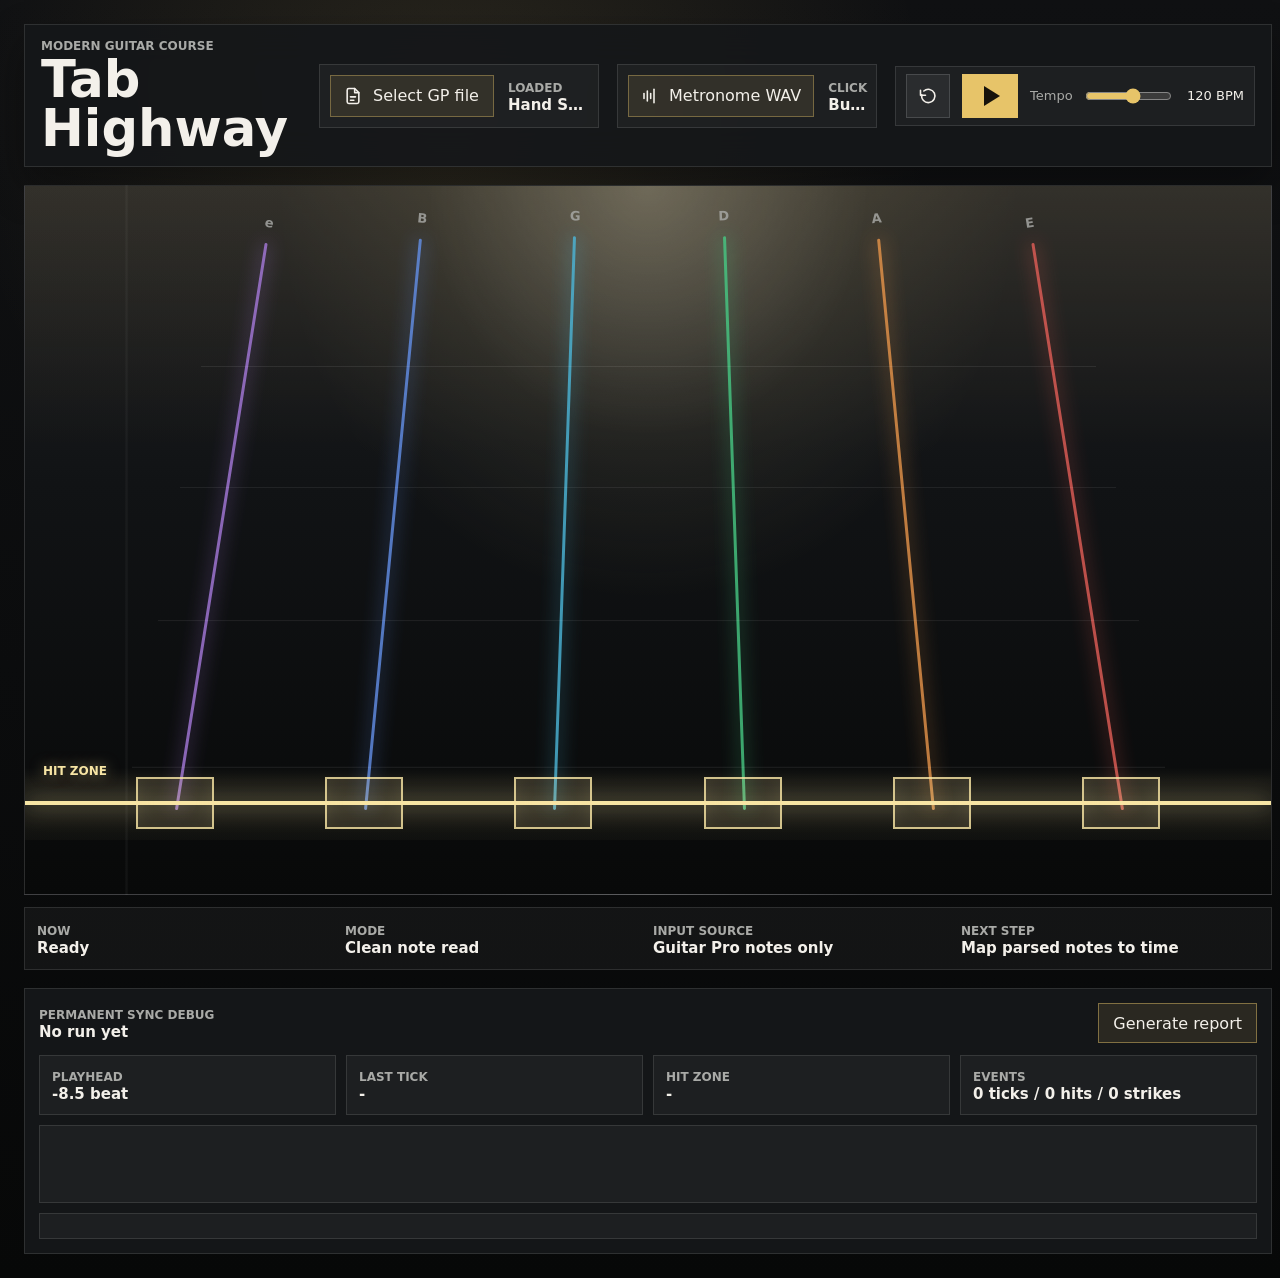
==== Code/index.html @ 399ac119 "Initial S13TabViz project" ====
<!doctype html>
<html lang="en">
  <head>
    <meta charset="UTF-8" />
    <meta name="viewport" content="width=device-width, initial-scale=1.0" />
    <title>Tab Highway Prototype</title>
    <link rel="stylesheet" href="./styles.css" />
  </head>
  <body>
    <main class="app-shell">
      <header class="topbar">
        <section class="identity" aria-label="Project">
          <p class="eyebrow">Modern Guitar Course</p>
          <h1>Tab Highway</h1>
        </section>

        <section class="file-panel" aria-label="Guitar Pro source selection">
          <label class="file-button">
            <input id="tabFile" type="file" accept=".gp,.gpif,.json" />
            <span class="file-icon" aria-hidden="true">
              <svg viewBox="0 0 24 24" focusable="false">
                <path d="M14 3H7a2 2 0 0 0-2 2v14a2 2 0 0 0 2 2h10a2 2 0 0 0 2-2V8z" />
                <path d="M14 3v5h5" />
                <path d="M9 13h6" />
                <path d="M9 17h4" />
              </svg>
            </span>
            <span>Select GP file</span>
          </label>
          <div class="file-meta">
            <span class="meta-label">Loaded</span>
            <strong id="fileName">Hand Sync pt1 + BT.gp</strong>
          </div>
        </section>

        <section class="metronome-panel" aria-label="Metronome sound selection">
          <label class="file-button compact">
            <input id="metronomeFile" type="file" accept="audio/wav,.wav" />
            <span class="file-icon" aria-hidden="true">
              <svg viewBox="0 0 24 24" focusable="false">
                <path d="M6 9v6" />
                <path d="M10 6v12" />
                <path d="M14 9v6" />
                <path d="M18 4v16" />
              </svg>
            </span>
            <span>Metronome WAV</span>
          </label>
          <div class="file-meta">
            <span class="meta-label">Click</span>
            <strong id="metronomeName">Built-in click</strong>
          </div>
        </section>

        <section class="transport" aria-label="Playback controls">
          <button id="restart" class="icon-button" aria-label="Restart">
            <svg viewBox="0 0 24 24" focusable="false">
              <path d="M3 5v6h6" />
              <path d="M4.5 10.5A8 8 0 1 0 7 6" />
            </svg>
          </button>
          <button id="playPause" class="play-button" aria-label="Play">
            <span class="play-glyph" aria-hidden="true"></span>
          </button>
          <div class="tempo-control">
            <label for="tempo">Tempo</label>
            <input id="tempo" type="range" min="40" max="180" value="92" />
            <output id="tempoValue" for="tempo">92 BPM</output>
          </div>
        </section>
      </header>

      <section class="stage" aria-label="Animated guitar tab visualization">
        <section class="highway-wrap">
          <div class="highway" id="highway" aria-label="Six string note highway">
            <div class="vanish-glow" aria-hidden="true"></div>
            <div class="string string-1"><span>e</span></div>
            <div class="string string-2"><span>B</span></div>
            <div class="string string-3"><span>G</span></div>
            <div class="string string-4"><span>D</span></div>
            <div class="string string-5"><span>A</span></div>
            <div class="string string-6"><span>E</span></div>
            <div class="beat-lines" aria-hidden="true"></div>
            <div class="notes-layer" id="notesLayer"></div>
            <div class="strike-line" aria-hidden="true">
              <strong>Hit zone</strong>
              <span></span>
              <span></span>
              <span></span>
              <span></span>
              <span></span>
              <span></span>
            </div>
          </div>

          <div class="status-row">
            <div>
              <span class="meta-label">Now</span>
              <strong id="nowPlaying">Count-in 1</strong>
            </div>
            <div>
              <span class="meta-label">Mode</span>
              <strong>Clean note read</strong>
            </div>
            <div>
              <span class="meta-label">Input source</span>
              <strong>Guitar Pro notes only</strong>
            </div>
            <div>
              <span class="meta-label">Next step</span>
              <strong>Map parsed notes to time</strong>
            </div>
          </div>
        </section>
      </section>

      <section class="sync-debug" aria-label="Sync debug">
        <header class="sync-debug-header">
          <div>
            <span class="meta-label">Permanent sync debug</span>
            <strong id="debugRunLabel">No run yet</strong>
          </div>
          <button id="generateReport" class="debug-button" type="button">Generate report</button>
        </header>
        <div class="debug-grid">
          <div>
            <span class="meta-label">Playhead</span>
            <strong id="debugPlayhead">-</strong>
          </div>
          <div>
            <span class="meta-label">Last tick</span>
            <strong id="debugLastTick">-</strong>
          </div>
          <div>
            <span class="meta-label">Hit zone</span>
            <strong id="debugHitNotes">-</strong>
          </div>
          <div>
            <span class="meta-label">Events</span>
            <strong id="debugEventCounts">0 ticks / 0 hits</strong>
          </div>
        </div>
        <div class="debug-events" id="debugEvents" aria-label="Recent sync events"></div>
        <pre class="debug-report" id="debugReport" aria-label="Generated sync report"></pre>
      </section>
    </main>
    <script src="./app.js"></script>
  </body>
</html>
---- Code/styles.css ----
:root {
  color-scheme: dark;
  --bg: #0b0c0d;
  --panel: #151719;
  --panel-2: #1d2023;
  --line: rgba(255, 255, 255, 0.11);
  --text: #f3f0ea;
  --muted: #a9aaa7;
  --accent: #e7c469;
  --green: #47c883;
  --cyan: #4cb6d8;
  --blue: #638fe7;
  --red: #e25e57;
  --orange: #e6944a;
  --violet: #a579da;
  --hit: #f7e5a4;
  font-family:
    Inter, ui-sans-serif, system-ui, -apple-system, BlinkMacSystemFont, "Segoe UI",
    sans-serif;
}

* {
  box-sizing: border-box;
}

body {
  min-height: 100vh;
  margin: 0;
  background:
    radial-gradient(circle at 35% 10%, rgba(231, 196, 105, 0.12), transparent 34%),
    linear-gradient(180deg, #101113 0%, var(--bg) 52%, #070808 100%);
  color: var(--text);
}

button,
input {
  font: inherit;
}

.app-shell {
  width: min(1440px, 100%);
  min-height: 100vh;
  margin: 0 auto;
  padding: 24px;
  display: grid;
  grid-template-rows: auto 1fr;
  gap: 18px;
}

.topbar {
  min-height: 86px;
  display: grid;
  grid-template-columns: minmax(260px, 0.9fr) minmax(280px, 0.75fr) minmax(260px, 0.7fr) minmax(360px, 0.95fr);
  align-items: center;
  gap: 18px;
  padding: 14px 16px;
  border: 1px solid var(--line);
  background: color-mix(in srgb, var(--panel) 92%, transparent);
  backdrop-filter: blur(18px);
  box-shadow: 0 18px 40px rgba(0, 0, 0, 0.32);
}

.eyebrow,
.meta-label {
  margin: 0;
  color: var(--muted);
  font-size: 12px;
  font-weight: 700;
  letter-spacing: 0;
  text-transform: uppercase;
}

.identity h1 {
  margin: 2px 0 0;
  font-size: clamp(28px, 4vw, 54px);
  line-height: 0.95;
  letter-spacing: 0;
}

.file-panel,
.metronome-panel,
.transport,
.status-row,
.reading-card {
  border: 1px solid var(--line);
  background: rgba(255, 255, 255, 0.04);
}

.file-panel {
  min-height: 58px;
  display: grid;
  grid-template-columns: auto 1fr;
  align-items: center;
  gap: 14px;
  padding: 10px;
}

.metronome-panel {
  min-height: 58px;
  display: grid;
  grid-template-columns: auto 1fr;
  align-items: center;
  gap: 14px;
  padding: 10px;
}

.file-button {
  height: 42px;
  display: inline-flex;
  align-items: center;
  gap: 10px;
  padding: 0 14px 0 12px;
  border: 1px solid rgba(231, 196, 105, 0.38);
  color: var(--text);
  background: rgba(231, 196, 105, 0.1);
  cursor: pointer;
}

.file-button.compact {
  padding-inline: 10px 12px;
}

.file-button input {
  position: absolute;
  inline-size: 1px;
  block-size: 1px;
  opacity: 0;
}

.file-icon,
.icon-button svg {
  width: 20px;
  height: 20px;
}

svg {
  fill: none;
  stroke: currentColor;
  stroke-width: 1.9;
  stroke-linecap: round;
  stroke-linejoin: round;
}

.file-meta {
  min-width: 0;
}

.file-meta strong,
.status-row strong,
.reading-card strong {
  display: block;
  overflow: hidden;
  color: var(--text);
  font-size: 15px;
  line-height: 1.2;
  text-overflow: ellipsis;
  white-space: nowrap;
}

.transport {
  min-height: 58px;
  display: grid;
  grid-template-columns: 44px 56px 1fr;
  align-items: center;
  gap: 12px;
  padding: 7px 10px;
}

.icon-button,
.play-button {
  display: grid;
  place-items: center;
  border: 1px solid rgba(255, 255, 255, 0.14);
  color: var(--text);
  background: rgba(255, 255, 255, 0.06);
  cursor: pointer;
}

.icon-button {
  width: 44px;
  height: 44px;
}

.play-button {
  width: 56px;
  height: 44px;
  border-color: rgba(231, 196, 105, 0.6);
  background: var(--accent);
  color: #17130b;
}

.play-glyph {
  width: 0;
  height: 0;
  margin-left: 4px;
  border-top: 10px solid transparent;
  border-bottom: 10px solid transparent;
  border-left: 16px solid currentColor;
}

.is-playing .play-glyph {
  width: 18px;
  height: 18px;
  margin-left: 0;
  border: 0;
  background:
    linear-gradient(90deg, currentColor 0 35%, transparent 35% 65%, currentColor 65% 100%);
}

.tempo-control {
  display: grid;
  grid-template-columns: auto 1fr 64px;
  align-items: center;
  gap: 10px;
  color: var(--muted);
  font-size: 13px;
}

.tempo-control input {
  width: 100%;
  accent-color: var(--accent);
}

.tempo-control output {
  color: var(--text);
  font-variant-numeric: tabular-nums;
  text-align: right;
}

.stage {
  min-height: 0;
  display: block;
}

.highway-wrap {
  min-width: 0;
  min-height: 0;
  display: grid;
  grid-template-rows: 1fr auto;
  gap: 12px;
}

.status-row {
  display: grid;
  grid-template-columns: repeat(4, 1fr);
  gap: 10px;
}

.highway {
  position: relative;
  min-height: 710px;
  overflow: hidden;
  border: 1px solid rgba(255, 255, 255, 0.14);
  background:
    linear-gradient(90deg, transparent 0 8%, rgba(255, 255, 255, 0.04) 8.1% 8.2%, transparent 8.3% 100%),
    radial-gradient(ellipse at 50% 0%, rgba(255, 255, 255, 0.16), transparent 25%),
    linear-gradient(180deg, #202124 0%, #111315 42%, #080909 100%);
  isolation: isolate;
  perspective: 900px;
}

.vanish-glow {
  position: absolute;
  inset: 0;
  background:
    linear-gradient(180deg, rgba(231, 196, 105, 0.12), transparent 38%),
    radial-gradient(ellipse at center top, rgba(247, 229, 164, 0.22), transparent 42%);
  opacity: 0.8;
  pointer-events: none;
}

.string {
  position: absolute;
  top: 7%;
  bottom: 12%;
  width: 3px;
  border-radius: 999px;
  background: currentColor;
  box-shadow: 0 0 18px currentColor;
  opacity: 0.82;
  transform-origin: center bottom;
}

.string span {
  position: absolute;
  left: 50%;
  top: -28px;
  width: 34px;
  transform: translateX(-50%);
  color: var(--muted);
  font-size: 13px;
  font-weight: 800;
  text-align: center;
}

.string-1 {
  left: 12%;
  color: var(--violet);
  transform: rotate(9deg);
}

.string-2 {
  left: 27.2%;
  color: var(--blue);
  transform: rotate(5.5deg);
}

.string-3 {
  left: 42.4%;
  color: var(--cyan);
  transform: rotate(2deg);
}

.string-4 {
  left: 57.6%;
  color: var(--green);
  transform: rotate(-2deg);
}

.string-5 {
  left: 72.8%;
  color: var(--orange);
  transform: rotate(-5.5deg);
}

.string-6 {
  left: 88%;
  color: var(--red);
  transform: rotate(-9deg);
}

.beat-lines {
  position: absolute;
  inset: 7% 8% 12%;
  background:
    repeating-linear-gradient(
      180deg,
      transparent 0 76px,
      rgba(255, 255, 255, 0.08) 76px 77px,
      transparent 77px 152px
    );
  transform: rotateX(18deg);
  transform-origin: center bottom;
  pointer-events: none;
}

.notes-layer {
  position: absolute;
  inset: 0;
  transform-style: preserve-3d;
}

.note {
  --lane-color: var(--cyan);
  --note-height: 46px;
  position: absolute;
  left: var(--x);
  top: var(--y);
  width: clamp(52px, var(--size), 112px);
  min-height: 12px;
  height: var(--note-height);
  display: grid;
  place-items: center;
  border: 1px solid color-mix(in srgb, var(--lane-color) 72%, white);
  background:
    linear-gradient(180deg, rgba(255, 255, 255, 0.3), transparent 36%),
    color-mix(in srgb, var(--lane-color) 78%, black);
  color: #101010;
  font-size: clamp(12px, min(calc(var(--size) * 0.28), calc(var(--note-height) * 0.72)), 27px);
  font-weight: 900;
  font-variant-numeric: tabular-nums;
  box-shadow:
    0 8px 24px color-mix(in srgb, var(--lane-color) 40%, transparent),
    inset 0 -8px 20px rgba(0, 0, 0, 0.22);
  transform: translate(-50%, -50%);
}

.note.is-count {
  width: clamp(78px, var(--size), 126px);
  min-height: 24px;
  height: max(24px, calc(var(--note-height) * 0.78));
  border-style: dashed;
  background:
    linear-gradient(180deg, rgba(255, 255, 255, 0.34), transparent 38%),
    rgba(247, 229, 164, 0.78);
  color: #17130b;
  font-size: clamp(11px, calc(var(--size) * 0.18), 15px);
  text-transform: uppercase;
}

.note[data-duration="eighth"],
.note[data-duration="eighth-triplet"] {
  border-radius: 0;
}

.note[data-duration="half"],
.note[data-duration="whole"] {
  align-items: end;
  padding-bottom: 6px;
}

.measure-line {
  --measure-scale: 1;
  position: absolute;
  left: 8%;
  right: 8%;
  top: var(--y);
  height: 0;
  border-top: 2px solid rgba(247, 229, 164, 0.54);
  box-shadow: 0 0 18px rgba(247, 229, 164, 0.25);
  opacity: calc(0.25 + var(--measure-scale) * 0.55);
  transform: translateY(-50%) scaleX(calc(0.64 + var(--measure-scale) * 0.36));
  transform-origin: center;
  pointer-events: none;
}

.measure-line::before,
.measure-line::after {
  content: "";
  position: absolute;
  top: -18px;
  width: 2px;
  height: 36px;
  background: rgba(247, 229, 164, 0.42);
}

.measure-line::before {
  left: 0;
}

.measure-line::after {
  right: 0;
}

.measure-line span {
  position: absolute;
  left: 10px;
  top: -24px;
  color: rgba(247, 229, 164, 0.92);
  font-size: clamp(10px, calc(9px + var(--measure-scale) * 4px), 14px);
  font-weight: 800;
  text-transform: uppercase;
  text-shadow: 0 0 12px rgba(247, 229, 164, 0.45);
}

.note.is-hit {
  outline: 3px solid rgba(247, 229, 164, 0.85);
  animation: note-hit 520ms ease-out infinite;
  box-shadow:
    0 0 28px rgba(247, 229, 164, 0.86),
    0 12px 34px color-mix(in srgb, var(--lane-color) 48%, transparent);
}

.note.is-hit::after {
  content: "";
  position: absolute;
  inset: -12px;
  border: 2px solid rgba(247, 229, 164, 0.85);
  opacity: 0;
  animation: note-ring 520ms ease-out infinite;
}

@keyframes note-hit {
  0%,
  100% {
    transform: translate(-50%, -50%) scale(1);
  }

  42% {
    transform: translate(-50%, -50%) scale(1.08);
  }
}

@keyframes note-ring {
  0% {
    opacity: 0.8;
    transform: scale(0.82);
  }

  100% {
    opacity: 0;
    transform: scale(1.32);
  }
}

.strike-line {
  position: absolute;
  left: 0;
  right: 0;
  bottom: 54px;
  height: 74px;
  pointer-events: none;
  background: linear-gradient(
    180deg,
    transparent 0,
    rgba(247, 229, 164, 0.05) 18%,
    rgba(247, 229, 164, 0.08) 52%,
    rgba(247, 229, 164, 0.03) 100%
  );
}

.strike-line::before {
  content: "";
  position: absolute;
  left: 0;
  right: 0;
  top: 50%;
  height: 4px;
  transform: translateY(-50%);
  background: var(--hit);
  box-shadow: 0 0 24px rgba(247, 229, 164, 0.92);
}

.strike-line strong {
  position: absolute;
  left: 18px;
  top: 50%;
  transform: translateY(calc(-50% - 32px));
  color: var(--hit);
  font-size: 12px;
  font-weight: 900;
  letter-spacing: 0;
  text-transform: uppercase;
  text-shadow: 0 0 14px rgba(247, 229, 164, 0.54);
}

.strike-line span {
  position: absolute;
  top: 50%;
  left: var(--hit-x);
  width: clamp(48px, 7vw, 78px);
  height: 52px;
  transform: translate(-50%, -50%);
  border: 2px solid rgba(247, 229, 164, 0.82);
  background: rgba(247, 229, 164, 0.08);
  box-shadow: inset 0 0 18px rgba(247, 229, 164, 0.1);
}

.strike-line span:nth-of-type(1) {
  --hit-x: 12%;
}

.strike-line span:nth-of-type(2) {
  --hit-x: 27.2%;
}

.strike-line span:nth-of-type(3) {
  --hit-x: 42.4%;
}

.strike-line span:nth-of-type(4) {
  --hit-x: 57.6%;
}

.strike-line span:nth-of-type(5) {
  --hit-x: 72.8%;
}

.strike-line span:nth-of-type(6) {
  --hit-x: 88%;
}

.strike-line span.is-active {
  animation: hit-zone-flash 520ms ease-out infinite;
  border-color: rgba(255, 244, 190, 1);
  background: rgba(247, 229, 164, 0.2);
  box-shadow:
    0 0 24px rgba(247, 229, 164, 0.78),
    inset 0 0 22px rgba(247, 229, 164, 0.24);
}

@keyframes hit-zone-flash {
  0%,
  100% {
    transform: translate(-50%, -50%) scale(1);
  }

  45% {
    transform: translate(-50%, -50%) scale(1.12);
  }
}

.status-row {
  grid-template-columns: repeat(4, 1fr);
  padding: 12px;
}

.sync-debug {
  border: 1px solid var(--line);
  background: color-mix(in srgb, var(--panel) 92%, transparent);
  padding: 14px;
}

.sync-debug-header {
  display: flex;
  align-items: center;
  justify-content: space-between;
  gap: 16px;
  margin-bottom: 12px;
}

.sync-debug-header strong,
.debug-grid strong {
  display: block;
  color: var(--text);
  font-size: 15px;
  line-height: 1.25;
}

.debug-button {
  min-height: 40px;
  padding: 0 14px;
  border: 1px solid rgba(231, 196, 105, 0.46);
  color: var(--text);
  background: rgba(231, 196, 105, 0.1);
  cursor: pointer;
}

.debug-grid {
  display: grid;
  grid-template-columns: repeat(4, 1fr);
  gap: 10px;
}

.debug-grid > div,
.debug-events,
.debug-report {
  border: 1px solid var(--line);
  background: rgba(255, 255, 255, 0.04);
}

.debug-grid > div {
  min-width: 0;
  padding: 10px 12px;
}

.debug-events {
  min-height: 78px;
  margin-top: 10px;
  padding: 10px 12px;
  display: grid;
  grid-template-columns: repeat(4, minmax(0, 1fr));
  gap: 8px;
  color: var(--muted);
  font-size: 12px;
}

.debug-event {
  min-width: 0;
  overflow: hidden;
  text-overflow: ellipsis;
  white-space: nowrap;
}

.debug-event strong {
  color: var(--hit);
}

.debug-report {
  max-height: 260px;
  overflow: auto;
  margin: 10px 0 0;
  padding: 12px;
  color: #d9d2c2;
  font-family: "Cascadia Mono", Consolas, monospace;
  font-size: 12px;
  line-height: 1.45;
  white-space: pre-wrap;
}

@media (max-width: 980px) {
  .app-shell {
    padding: 14px;
  }

  .topbar {
    grid-template-columns: 1fr;
  }

  .transport {
    grid-template-columns: 44px 56px minmax(180px, 1fr);
  }

  .highway {
    min-height: 520px;
  }
}

@media (max-width: 620px) {
  .file-panel,
  .metronome-panel,
  .transport,
  .status-row,
  .debug-grid,
  .debug-events {
    grid-template-columns: 1fr;
  }

  .file-button,
  .icon-button,
  .play-button {
    width: 100%;
  }

  .string span {
    top: -24px;
  }

  .note.is-count {
    width: clamp(64px, var(--size), 96px);
  }

  .strike-line strong {
    left: 12px;
    font-size: 11px;
  }
}
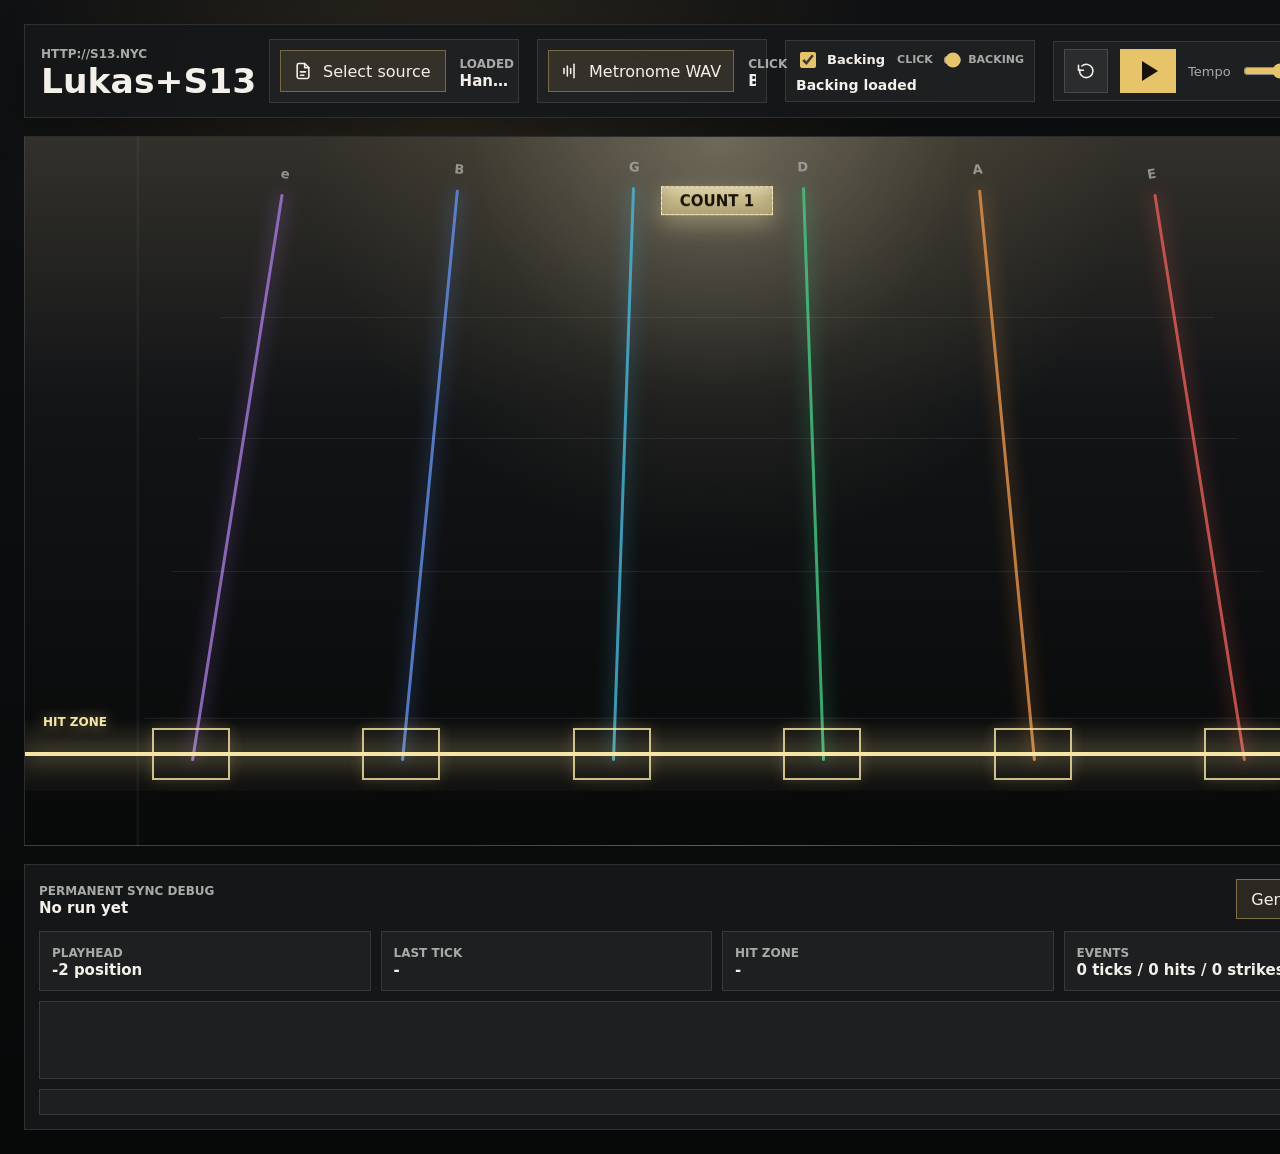
==== commit 38fb8e9c: "Add backing track playback" ====
--- a/Code/index.html
+++ b/Code/index.html
@@ -3,20 +3,21 @@
   <head>
     <meta charset="UTF-8" />
     <meta name="viewport" content="width=device-width, initial-scale=1.0" />
-    <title>Tab Highway Prototype</title>
+    <title>Lukas+S13</title>
+    <link rel="icon" href="data:," />
     <link rel="stylesheet" href="./styles.css" />
   </head>
   <body>
     <main class="app-shell">
       <header class="topbar">
         <section class="identity" aria-label="Project">
-          <p class="eyebrow">Modern Guitar Course</p>
-          <h1>Tab Highway</h1>
+          <a class="eyebrow brand-link" href="http://S13.NYC" target="_blank" rel="noopener noreferrer">http://S13.NYC</a>
+          <h1>Lukas+S13</h1>
         </section>
 
         <section class="file-panel" aria-label="Guitar Pro source selection">
           <label class="file-button">
-            <input id="tabFile" type="file" accept=".gp,.gpif,.json" />
+            <input id="tabFile" type="file" accept=".gp,.gpif,.json,.pdf,application/pdf" />
             <span class="file-icon" aria-hidden="true">
               <svg viewBox="0 0 24 24" focusable="false">
                 <path d="M14 3H7a2 2 0 0 0-2 2v14a2 2 0 0 0 2 2h10a2 2 0 0 0 2-2V8z" />
@@ -25,7 +26,7 @@
                 <path d="M9 17h4" />
               </svg>
             </span>
-            <span>Select GP file</span>
+            <span>Select source</span>
           </label>
           <div class="file-meta">
             <span class="meta-label">Loaded</span>
@@ -50,6 +51,19 @@
             <span class="meta-label">Click</span>
             <strong id="metronomeName">Built-in click</strong>
           </div>
+        </section>
+
+        <section class="mixer-panel" aria-label="Audio mixer">
+          <label class="backing-toggle">
+            <input id="backingToggle" type="checkbox" checked />
+            <span>Backing</span>
+          </label>
+          <div class="mix-control">
+            <span>Click</span>
+            <input id="mixSlider" type="range" min="0" max="100" value="50" />
+            <span>Backing</span>
+          </div>
+          <strong id="backingStatus">No backing track</strong>
         </section>
 
         <section class="transport" aria-label="Playback controls">
@@ -92,25 +106,6 @@
               <span></span>
             </div>
           </div>
-
-          <div class="status-row">
-            <div>
-              <span class="meta-label">Now</span>
-              <strong id="nowPlaying">Count-in 1</strong>
-            </div>
-            <div>
-              <span class="meta-label">Mode</span>
-              <strong>Clean note read</strong>
-            </div>
-            <div>
-              <span class="meta-label">Input source</span>
-              <strong>Guitar Pro notes only</strong>
-            </div>
-            <div>
-              <span class="meta-label">Next step</span>
-              <strong>Map parsed notes to time</strong>
-            </div>
-          </div>
         </section>
       </section>
 
--- a/Code/styles.css
+++ b/Code/styles.css
@@ -50,7 +50,7 @@
 .topbar {
   min-height: 86px;
   display: grid;
-  grid-template-columns: minmax(260px, 0.9fr) minmax(280px, 0.75fr) minmax(260px, 0.7fr) minmax(360px, 0.95fr);
+  grid-template-columns: minmax(210px, 0.62fr) minmax(250px, 0.76fr) minmax(230px, 0.65fr) minmax(250px, 0.72fr) minmax(340px, 0.95fr);
   align-items: center;
   gap: 18px;
   padding: 14px 16px;
@@ -70,17 +70,27 @@
   text-transform: uppercase;
 }
 
+.brand-link {
+  display: inline-block;
+  text-decoration: none;
+}
+
+.brand-link:hover,
+.brand-link:focus-visible {
+  color: var(--accent);
+}
+
 .identity h1 {
   margin: 2px 0 0;
-  font-size: clamp(28px, 4vw, 54px);
-  line-height: 0.95;
+  font-size: clamp(26px, 2.7vw, 38px);
+  line-height: 1;
   letter-spacing: 0;
 }
 
 .file-panel,
 .metronome-panel,
+.mixer-panel,
 .transport,
-.status-row,
 .reading-card {
   border: 1px solid var(--line);
   background: rgba(255, 255, 255, 0.04);
@@ -102,6 +112,58 @@
   align-items: center;
   gap: 14px;
   padding: 10px;
+}
+
+.mixer-panel {
+  min-height: 58px;
+  display: grid;
+  grid-template-columns: auto 1fr;
+  grid-template-rows: auto auto;
+  align-items: center;
+  gap: 6px 12px;
+  padding: 8px 10px;
+}
+
+.backing-toggle {
+  display: inline-flex;
+  align-items: center;
+  gap: 8px;
+  color: var(--text);
+  font-size: 13px;
+  font-weight: 800;
+  white-space: nowrap;
+}
+
+.backing-toggle input {
+  width: 16px;
+  height: 16px;
+  accent-color: var(--accent);
+}
+
+.mix-control {
+  display: grid;
+  grid-template-columns: auto 1fr auto;
+  align-items: center;
+  gap: 8px;
+  color: var(--muted);
+  font-size: 11px;
+  font-weight: 800;
+  text-transform: uppercase;
+}
+
+.mix-control input {
+  width: 100%;
+  accent-color: var(--accent);
+}
+
+.mixer-panel strong {
+  grid-column: 1 / -1;
+  overflow: hidden;
+  color: var(--text);
+  font-size: 14px;
+  line-height: 1.15;
+  text-overflow: ellipsis;
+  white-space: nowrap;
 }
 
 .file-button {
@@ -146,7 +208,6 @@
 }
 
 .file-meta strong,
-.status-row strong,
 .reading-card strong {
   display: block;
   overflow: hidden;
@@ -236,14 +297,7 @@
   min-width: 0;
   min-height: 0;
   display: grid;
-  grid-template-rows: 1fr auto;
-  gap: 12px;
-}
-
-.status-row {
-  display: grid;
-  grid-template-columns: repeat(4, 1fr);
-  gap: 10px;
+  grid-template-rows: 1fr;
 }
 
 .highway {
@@ -271,6 +325,7 @@
 
 .string {
   position: absolute;
+  z-index: 1;
   top: 7%;
   bottom: 12%;
   width: 3px;
@@ -331,6 +386,7 @@
 
 .beat-lines {
   position: absolute;
+  z-index: 1;
   inset: 7% 8% 12%;
   background:
     repeating-linear-gradient(
@@ -347,6 +403,7 @@
 .notes-layer {
   position: absolute;
   inset: 0;
+  z-index: 2;
   transform-style: preserve-3d;
 }
 
@@ -354,9 +411,10 @@
   --lane-color: var(--cyan);
   --note-height: 46px;
   position: absolute;
+  z-index: 2;
   left: var(--x);
   top: var(--y);
-  width: clamp(52px, var(--size), 112px);
+  width: clamp(34px, var(--size), 86px);
   min-height: 12px;
   height: var(--note-height);
   display: grid;
@@ -366,7 +424,7 @@
     linear-gradient(180deg, rgba(255, 255, 255, 0.3), transparent 36%),
     color-mix(in srgb, var(--lane-color) 78%, black);
   color: #101010;
-  font-size: clamp(12px, min(calc(var(--size) * 0.28), calc(var(--note-height) * 0.72)), 27px);
+  font-size: clamp(12px, min(calc(var(--size) * 0.3), calc(var(--note-height) * 0.74)), 24px);
   font-weight: 900;
   font-variant-numeric: tabular-nums;
   box-shadow:
@@ -485,6 +543,7 @@
 
 .strike-line {
   position: absolute;
+  z-index: 5;
   left: 0;
   right: 0;
   bottom: 54px;
@@ -526,14 +585,15 @@
 
 .strike-line span {
   position: absolute;
+  z-index: 2;
   top: 50%;
   left: var(--hit-x);
   width: clamp(48px, 7vw, 78px);
   height: 52px;
   transform: translate(-50%, -50%);
   border: 2px solid rgba(247, 229, 164, 0.82);
-  background: rgba(247, 229, 164, 0.08);
-  box-shadow: inset 0 0 18px rgba(247, 229, 164, 0.1);
+  background: transparent;
+  box-shadow: 0 0 14px rgba(247, 229, 164, 0.18);
 }
 
 .strike-line span:nth-of-type(1) {
@@ -563,10 +623,10 @@
 .strike-line span.is-active {
   animation: hit-zone-flash 520ms ease-out infinite;
   border-color: rgba(255, 244, 190, 1);
-  background: rgba(247, 229, 164, 0.2);
+  background: transparent;
   box-shadow:
     0 0 24px rgba(247, 229, 164, 0.78),
-    inset 0 0 22px rgba(247, 229, 164, 0.24);
+    inset 0 0 0 rgba(247, 229, 164, 0);
 }
 
 @keyframes hit-zone-flash {
@@ -578,11 +638,6 @@
   45% {
     transform: translate(-50%, -50%) scale(1.12);
   }
-}
-
-.status-row {
-  grid-template-columns: repeat(4, 1fr);
-  padding: 12px;
 }
 
 .sync-debug {
@@ -689,8 +744,8 @@
 @media (max-width: 620px) {
   .file-panel,
   .metronome-panel,
+  .mixer-panel,
   .transport,
-  .status-row,
   .debug-grid,
   .debug-events {
     grid-template-columns: 1fr;
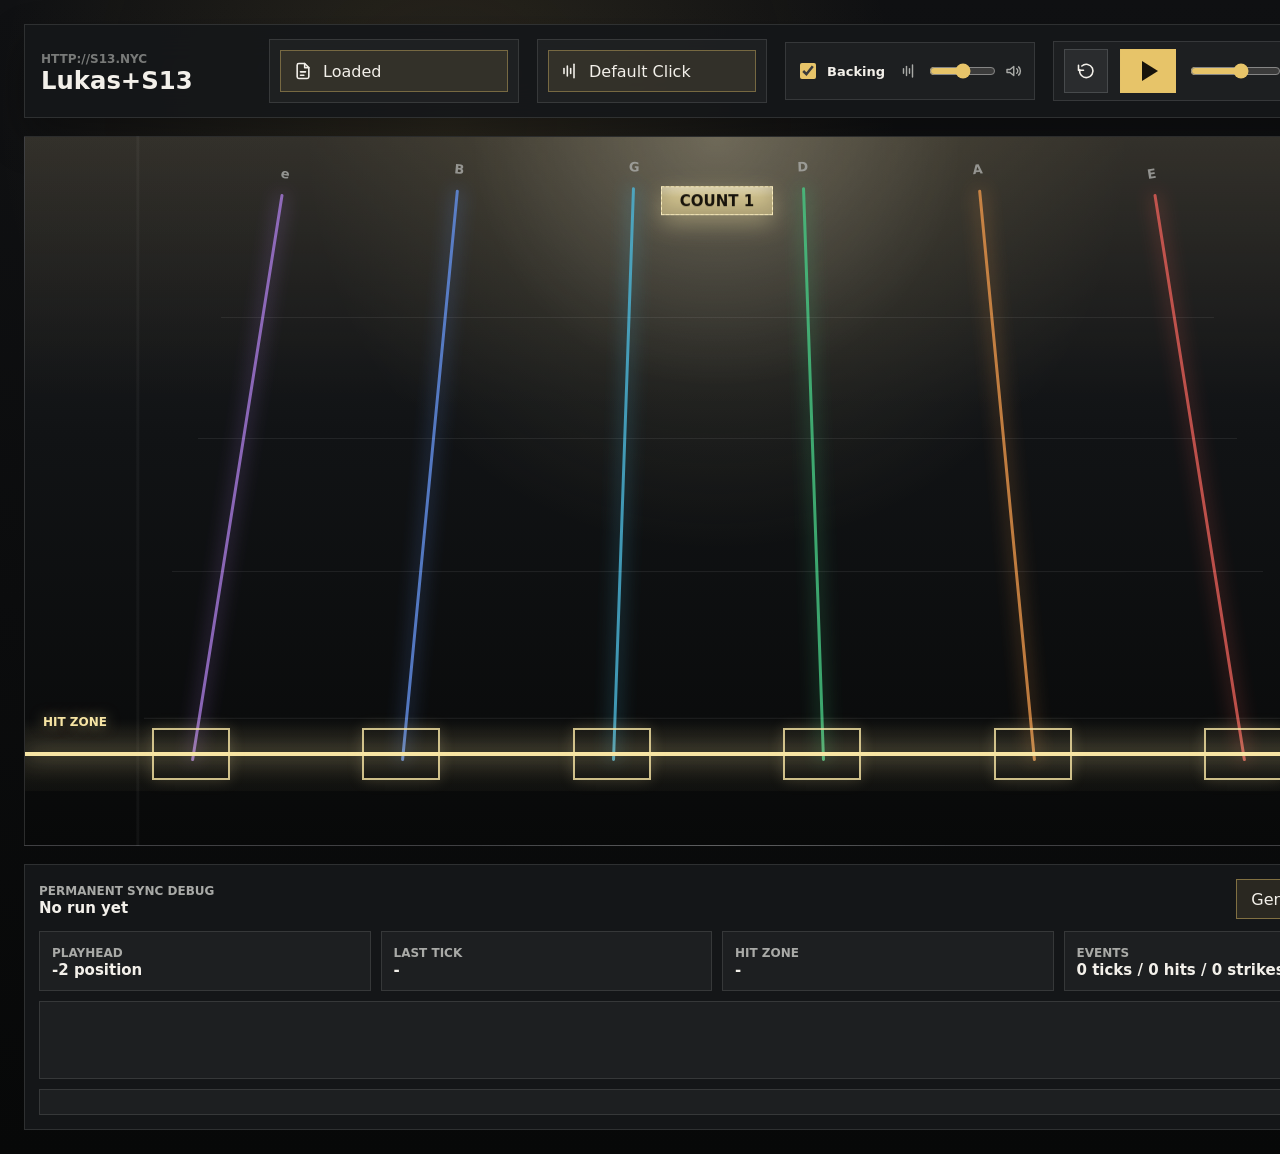
==== commit c22c553f: "Polish header controls" ====
--- a/Code/index.html
+++ b/Code/index.html
@@ -26,12 +26,8 @@
                 <path d="M9 17h4" />
               </svg>
             </span>
-            <span>Select source</span>
+            <span id="sourceButtonText">Select source</span>
           </label>
-          <div class="file-meta">
-            <span class="meta-label">Loaded</span>
-            <strong id="fileName">Hand Sync pt1 + BT.gp</strong>
-          </div>
         </section>
 
         <section class="metronome-panel" aria-label="Metronome sound selection">
@@ -45,12 +41,8 @@
                 <path d="M18 4v16" />
               </svg>
             </span>
-            <span>Metronome WAV</span>
+            <span id="clickButtonText">Default Click</span>
           </label>
-          <div class="file-meta">
-            <span class="meta-label">Click</span>
-            <strong id="metronomeName">Built-in click</strong>
-          </div>
         </section>
 
         <section class="mixer-panel" aria-label="Audio mixer">
@@ -59,11 +51,24 @@
             <span>Backing</span>
           </label>
           <div class="mix-control">
-            <span>Click</span>
+            <span class="mix-icon" role="img" aria-label="Metronome" title="Metronome">
+              <svg viewBox="0 0 24 24" focusable="false">
+                <path d="M6 9v6" />
+                <path d="M10 6v12" />
+                <path d="M14 9v6" />
+                <path d="M18 4v16" />
+              </svg>
+            </span>
             <input id="mixSlider" type="range" min="0" max="100" value="50" />
-            <span>Backing</span>
+            <span class="mix-icon" role="img" aria-label="Backing track" title="Backing track">
+              <svg viewBox="0 0 24 24" focusable="false">
+                <path d="M4 10v4h4l5 4V6l-5 4H4z" />
+                <path d="M17 9a4 4 0 0 1 0 6" />
+                <path d="M19.5 6.5a7.5 7.5 0 0 1 0 11" />
+              </svg>
+            </span>
           </div>
-          <strong id="backingStatus">No backing track</strong>
+          <strong id="backingStatus" class="status-message" aria-live="polite"></strong>
         </section>
 
         <section class="transport" aria-label="Playback controls">
@@ -77,9 +82,11 @@
             <span class="play-glyph" aria-hidden="true"></span>
           </button>
           <div class="tempo-control">
-            <label for="tempo">Tempo</label>
             <input id="tempo" type="range" min="40" max="180" value="92" />
-            <output id="tempoValue" for="tempo">92 BPM</output>
+            <label class="bpm-entry">
+              <input id="tempoValue" type="number" min="40" max="180" step="1" inputmode="numeric" value="92" aria-label="Tempo BPM" />
+              <span>BPM</span>
+            </label>
           </div>
         </section>
       </header>
--- a/Code/styles.css
+++ b/Code/styles.css
@@ -72,6 +72,7 @@
 
 .brand-link {
   display: inline-block;
+  opacity: 0.68;
   text-decoration: none;
 }
 
@@ -82,7 +83,7 @@
 
 .identity h1 {
   margin: 2px 0 0;
-  font-size: clamp(26px, 2.7vw, 38px);
+  font-size: clamp(20px, 1.9vw, 28px);
   line-height: 1;
   letter-spacing: 0;
 }
@@ -99,7 +100,7 @@
 .file-panel {
   min-height: 58px;
   display: grid;
-  grid-template-columns: auto 1fr;
+  grid-template-columns: auto;
   align-items: center;
   gap: 14px;
   padding: 10px;
@@ -108,17 +109,17 @@
 .metronome-panel {
   min-height: 58px;
   display: grid;
-  grid-template-columns: auto 1fr;
+  grid-template-columns: auto;
   align-items: center;
   gap: 14px;
   padding: 10px;
 }
 
 .mixer-panel {
+  position: relative;
   min-height: 58px;
   display: grid;
   grid-template-columns: auto 1fr;
-  grid-template-rows: auto auto;
   align-items: center;
   gap: 6px 12px;
   padding: 8px 10px;
@@ -142,13 +143,10 @@
 
 .mix-control {
   display: grid;
-  grid-template-columns: auto 1fr auto;
+  grid-template-columns: 22px 1fr 22px;
   align-items: center;
   gap: 8px;
   color: var(--muted);
-  font-size: 11px;
-  font-weight: 800;
-  text-transform: uppercase;
 }
 
 .mix-control input {
@@ -156,14 +154,33 @@
   accent-color: var(--accent);
 }
 
-.mixer-panel strong {
-  grid-column: 1 / -1;
+.mix-icon {
+  display: grid;
+  place-items: center;
+  color: var(--muted);
+}
+
+.mix-icon svg {
+  width: 18px;
+  height: 18px;
+}
+
+.status-message {
+  position: absolute;
+  left: 10px;
+  bottom: 4px;
+  max-width: calc(100% - 20px);
   overflow: hidden;
-  color: var(--text);
-  font-size: 14px;
+  color: var(--red);
+  font-size: 11px;
+  font-weight: 800;
   line-height: 1.15;
   text-overflow: ellipsis;
   white-space: nowrap;
+}
+
+.status-message:empty {
+  display: none;
 }
 
 .file-button {
@@ -203,11 +220,6 @@
   stroke-linejoin: round;
 }
 
-.file-meta {
-  min-width: 0;
-}
-
-.file-meta strong,
 .reading-card strong {
   display: block;
   overflow: hidden;
@@ -270,7 +282,7 @@
 
 .tempo-control {
   display: grid;
-  grid-template-columns: auto 1fr 64px;
+  grid-template-columns: 1fr auto;
   align-items: center;
   gap: 10px;
   color: var(--muted);
@@ -282,10 +294,29 @@
   accent-color: var(--accent);
 }
 
-.tempo-control output {
+.bpm-entry {
+  display: inline-grid;
+  grid-template-columns: 58px auto;
+  align-items: center;
+  gap: 5px;
   color: var(--text);
   font-variant-numeric: tabular-nums;
+  font-size: 14px;
+  white-space: nowrap;
+}
+
+.bpm-entry input {
+  width: 58px;
+  padding: 4px 6px;
+  border: 1px solid rgba(231, 196, 105, 0.38);
+  color: var(--text);
+  background: rgba(255, 255, 255, 0.04);
   text-align: right;
+  accent-color: var(--accent);
+}
+
+.bpm-entry span {
+  color: var(--text);
 }
 
 .stage {
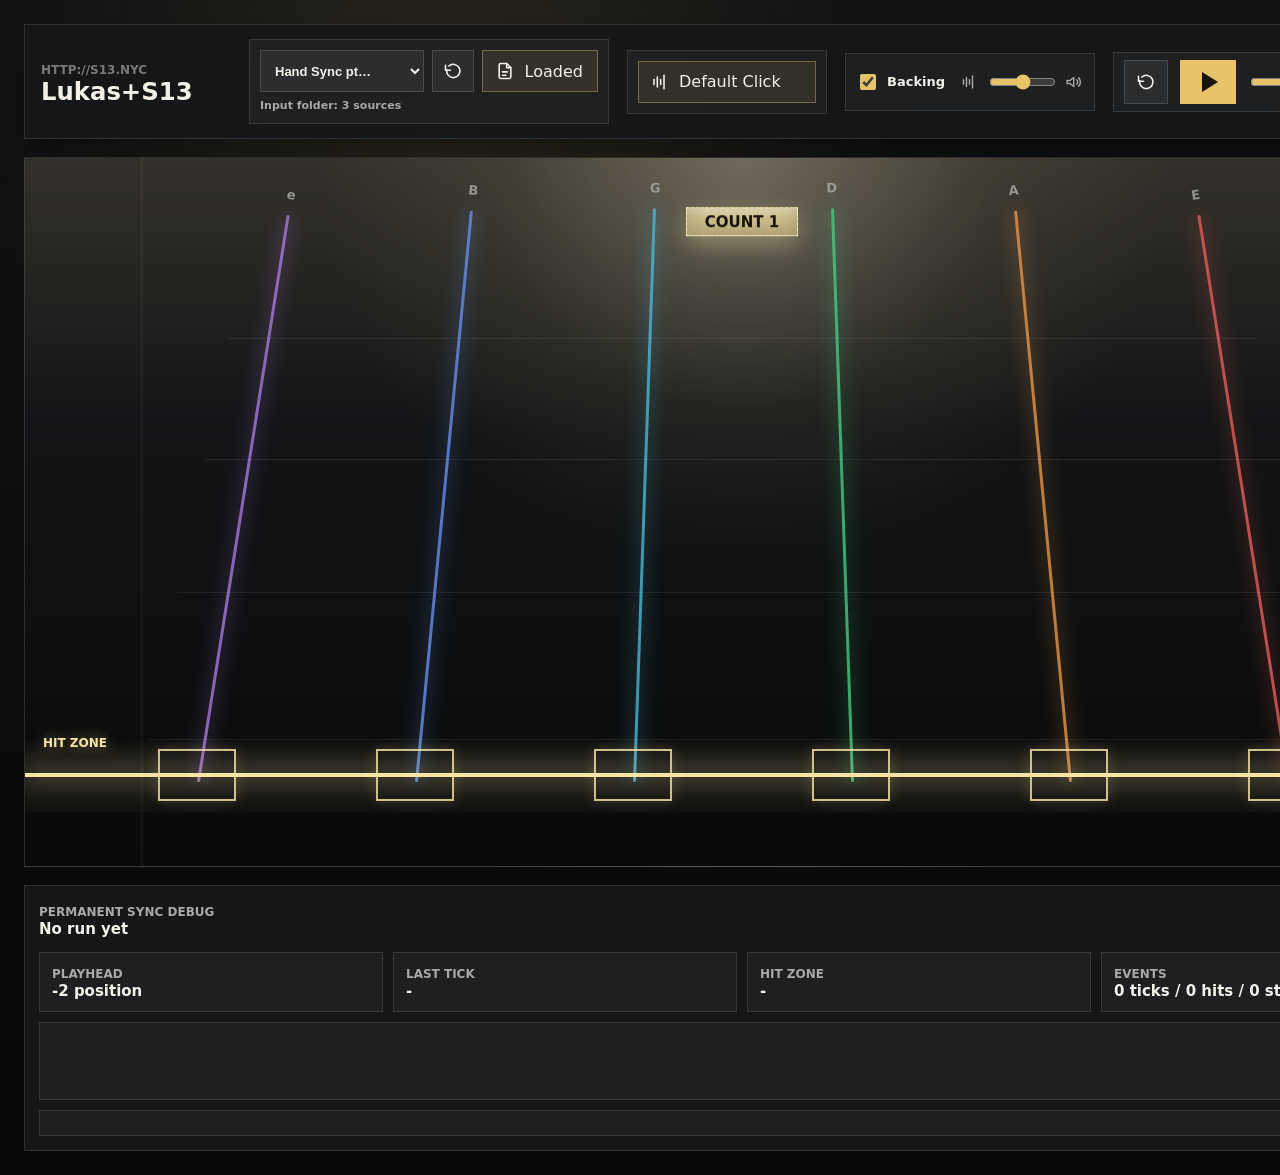
==== commit e38b969b: "Add GP input library flow" ====
--- a/Code/index.html
+++ b/Code/index.html
@@ -16,8 +16,15 @@
         </section>
 
         <section class="file-panel" aria-label="Guitar Pro source selection">
+          <select id="sourceLibrary" class="source-select" aria-label="Saved source"></select>
+          <button id="refreshSources" class="icon-button compact" type="button" aria-label="Refresh saved sources">
+            <svg viewBox="0 0 24 24" focusable="false">
+              <path d="M3 5v6h6" />
+              <path d="M4.5 10.5A8 8 0 1 0 7 6" />
+            </svg>
+          </button>
           <label class="file-button">
-            <input id="tabFile" type="file" accept=".gp,.gpif,.json,.pdf,application/pdf" />
+            <input id="tabFile" type="file" accept=".gp,.gp5,.gpif,.json,.pdf,application/pdf" />
             <span class="file-icon" aria-hidden="true">
               <svg viewBox="0 0 24 24" focusable="false">
                 <path d="M14 3H7a2 2 0 0 0-2 2v14a2 2 0 0 0 2 2h10a2 2 0 0 0 2-2V8z" />
@@ -28,6 +35,7 @@
             </span>
             <span id="sourceButtonText">Select source</span>
           </label>
+          <strong id="storageStatus" class="file-status" aria-live="polite"></strong>
         </section>
 
         <section class="metronome-panel" aria-label="Metronome sound selection">
--- a/Code/styles.css
+++ b/Code/styles.css
@@ -50,7 +50,7 @@
 .topbar {
   min-height: 86px;
   display: grid;
-  grid-template-columns: minmax(210px, 0.62fr) minmax(250px, 0.76fr) minmax(230px, 0.65fr) minmax(250px, 0.72fr) minmax(340px, 0.95fr);
+  grid-template-columns: minmax(190px, 0.56fr) minmax(360px, 1fr) minmax(200px, 0.58fr) minmax(250px, 0.72fr) minmax(330px, 0.94fr);
   align-items: center;
   gap: 18px;
   padding: 14px 16px;
@@ -100,9 +100,9 @@
 .file-panel {
   min-height: 58px;
   display: grid;
-  grid-template-columns: auto;
-  align-items: center;
-  gap: 14px;
+  grid-template-columns: minmax(150px, 1fr) 42px auto;
+  align-items: center;
+  gap: 8px;
   padding: 10px;
 }
 
@@ -183,6 +183,34 @@
   display: none;
 }
 
+.source-select {
+  min-width: 0;
+  height: 42px;
+  padding: 0 34px 0 10px;
+  border: 1px solid rgba(255, 255, 255, 0.14);
+  color: var(--text);
+  background: rgba(255, 255, 255, 0.06);
+  font-size: 13px;
+  font-weight: 800;
+  text-overflow: ellipsis;
+}
+
+.file-status {
+  grid-column: 1 / -1;
+  min-height: 13px;
+  overflow: hidden;
+  color: var(--muted);
+  font-size: 11px;
+  font-weight: 800;
+  line-height: 1.15;
+  text-overflow: ellipsis;
+  white-space: nowrap;
+}
+
+.file-status.is-error {
+  color: var(--red);
+}
+
 .file-button {
   height: 42px;
   display: inline-flex;
@@ -252,6 +280,11 @@
 .icon-button {
   width: 44px;
   height: 44px;
+}
+
+.icon-button.compact {
+  width: 42px;
+  height: 42px;
 }
 
 .play-button {
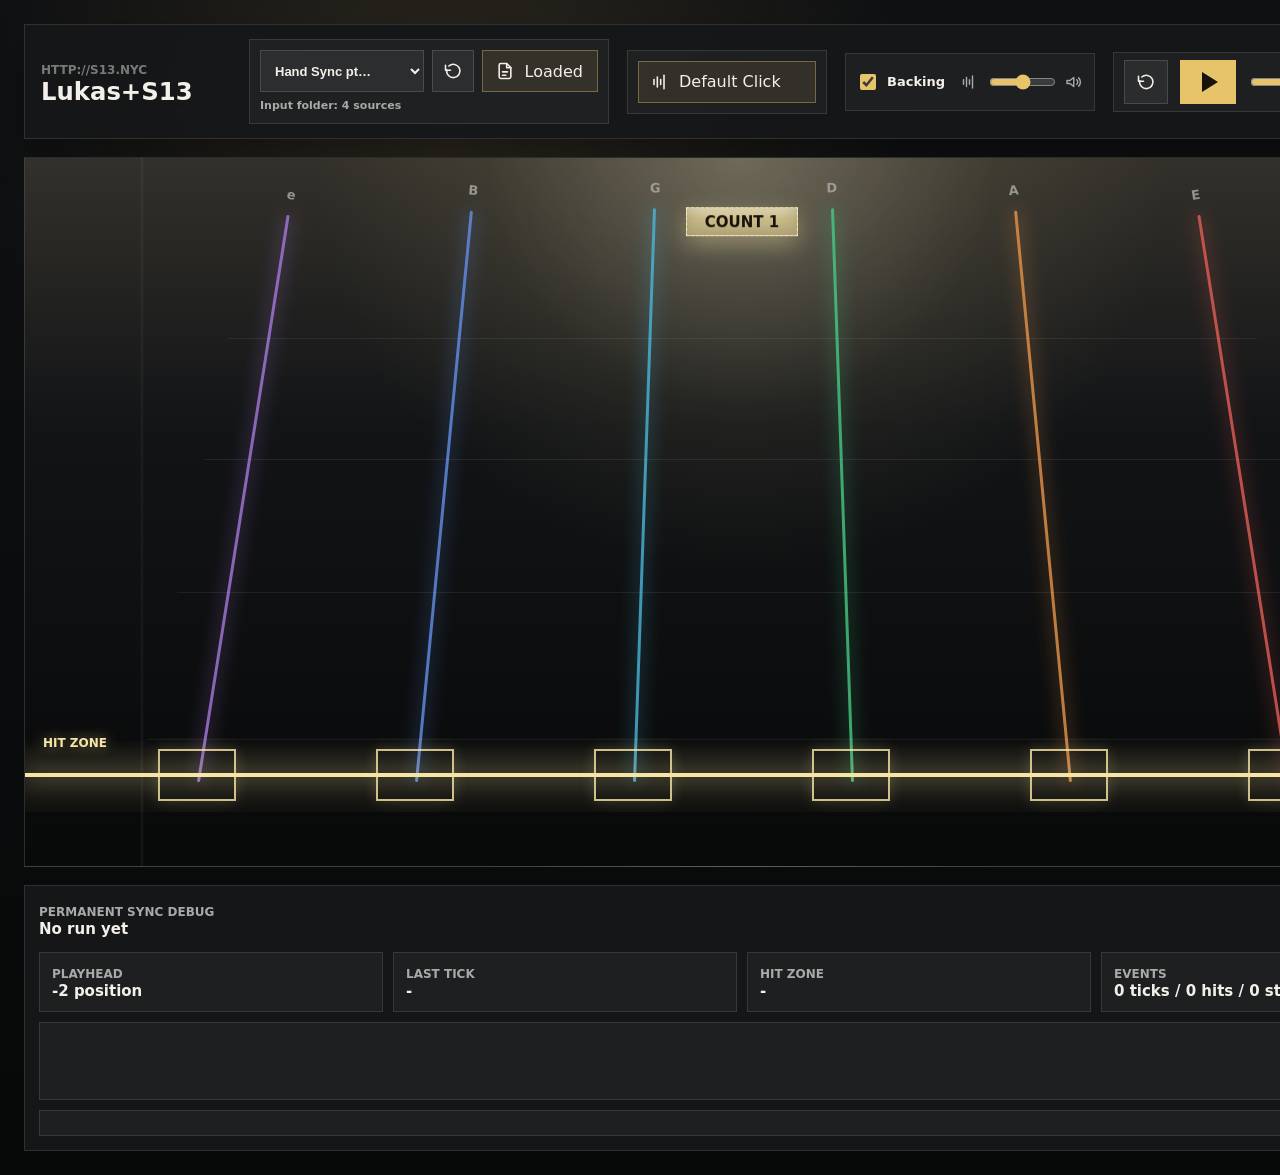
==== commit f3cd6a3c: "Support paired GP and backing audio uploads" ====
--- a/Code/index.html
+++ b/Code/index.html
@@ -24,7 +24,7 @@
             </svg>
           </button>
           <label class="file-button">
-            <input id="tabFile" type="file" accept=".gp,.gp5,.gpif,.json,.pdf,application/pdf" />
+            <input id="tabFile" type="file" multiple accept=".gp,.gp5,.gpif,.xml,.json,.pdf,application/pdf,.mp3,audio/mpeg,.mpeg,.mpga,.ogg,.oga,audio/ogg,.wav,audio/wav,.m4a,audio/mp4,.mp4,.aac,audio/aac,audio/*" />
             <span class="file-icon" aria-hidden="true">
               <svg viewBox="0 0 24 24" focusable="false">
                 <path d="M14 3H7a2 2 0 0 0-2 2v14a2 2 0 0 0 2 2h10a2 2 0 0 0 2-2V8z" />
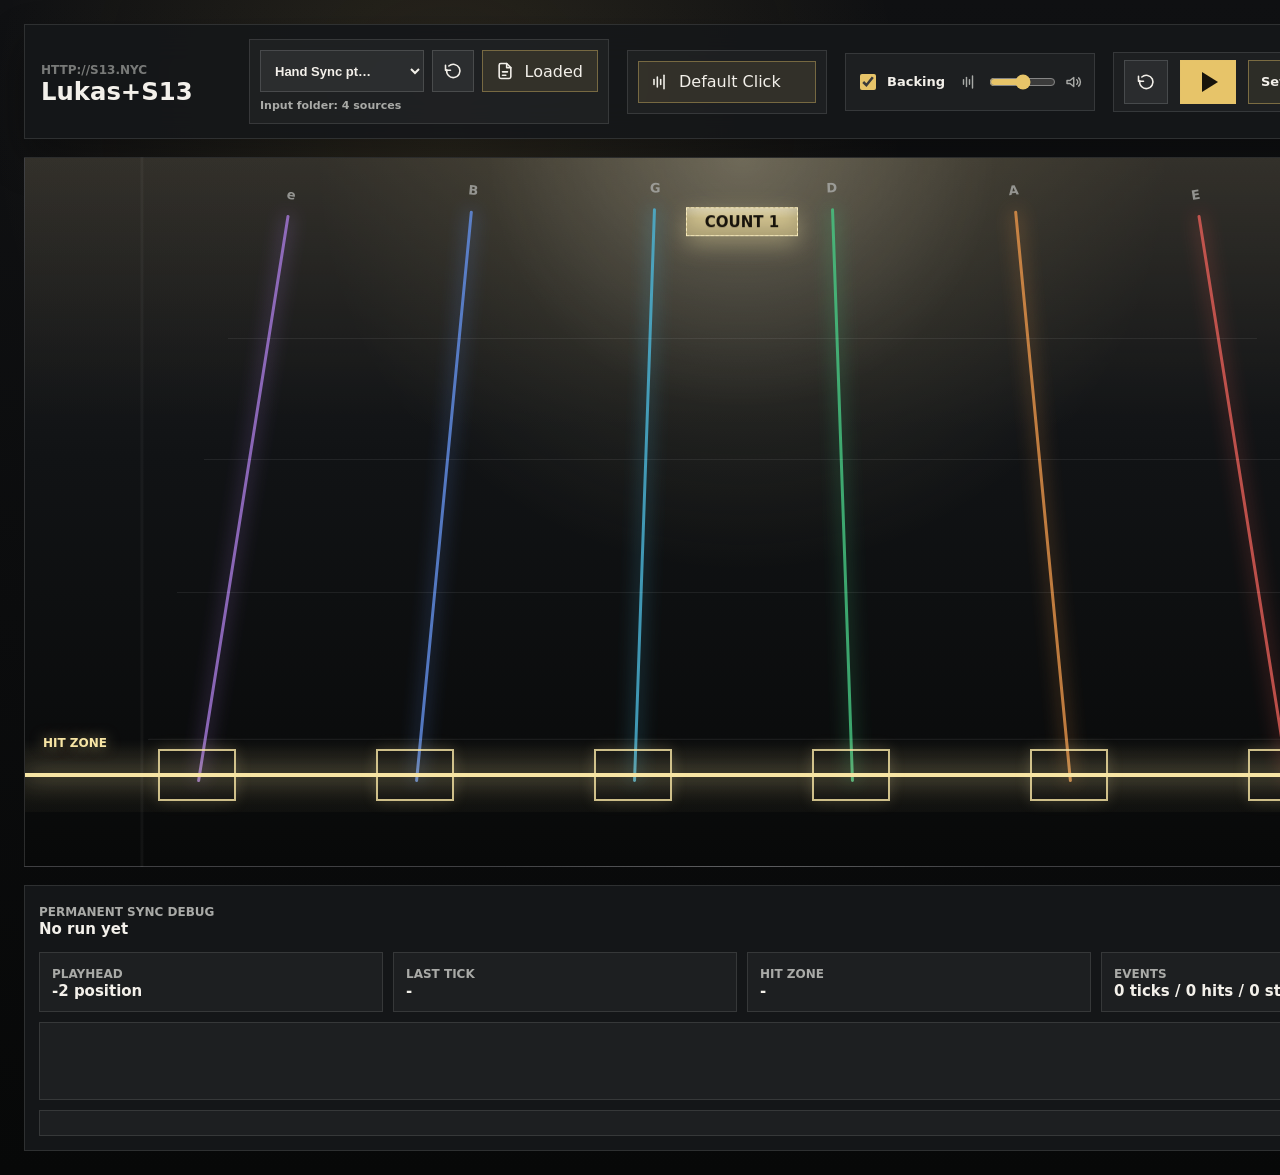
==== commit 7fd95907: "Add playback loop control" ====
--- a/Code/index.html
+++ b/Code/index.html
@@ -89,6 +89,7 @@
           <button id="playPause" class="play-button" aria-label="Play">
             <span class="play-glyph" aria-hidden="true"></span>
           </button>
+          <button id="loopControl" class="loop-button" type="button">Set Loop</button>
           <div class="tempo-control">
             <input id="tempo" type="range" min="40" max="180" value="92" />
             <label class="bpm-entry">
--- a/Code/styles.css
+++ b/Code/styles.css
@@ -261,7 +261,7 @@
 .transport {
   min-height: 58px;
   display: grid;
-  grid-template-columns: 44px 56px 1fr;
+  grid-template-columns: 44px 56px auto 1fr;
   align-items: center;
   gap: 12px;
   padding: 7px 10px;
@@ -293,6 +293,23 @@
   border-color: rgba(231, 196, 105, 0.6);
   background: var(--accent);
   color: #17130b;
+}
+
+.loop-button {
+  min-height: 44px;
+  padding: 0 12px;
+  border: 1px solid rgba(231, 196, 105, 0.42);
+  color: var(--text);
+  background: rgba(231, 196, 105, 0.08);
+  cursor: pointer;
+  font-size: 13px;
+  font-weight: 800;
+  white-space: nowrap;
+}
+
+.loop-button[aria-pressed="true"] {
+  border-color: rgba(231, 196, 105, 0.72);
+  background: rgba(231, 196, 105, 0.16);
 }
 
 .play-glyph {
@@ -797,7 +814,7 @@
   }
 
   .transport {
-    grid-template-columns: 44px 56px minmax(180px, 1fr);
+    grid-template-columns: 44px 56px auto minmax(180px, 1fr);
   }
 
   .highway {
@@ -817,7 +834,8 @@
 
   .file-button,
   .icon-button,
-  .play-button {
+  .play-button,
+  .loop-button {
     width: 100%;
   }
 
